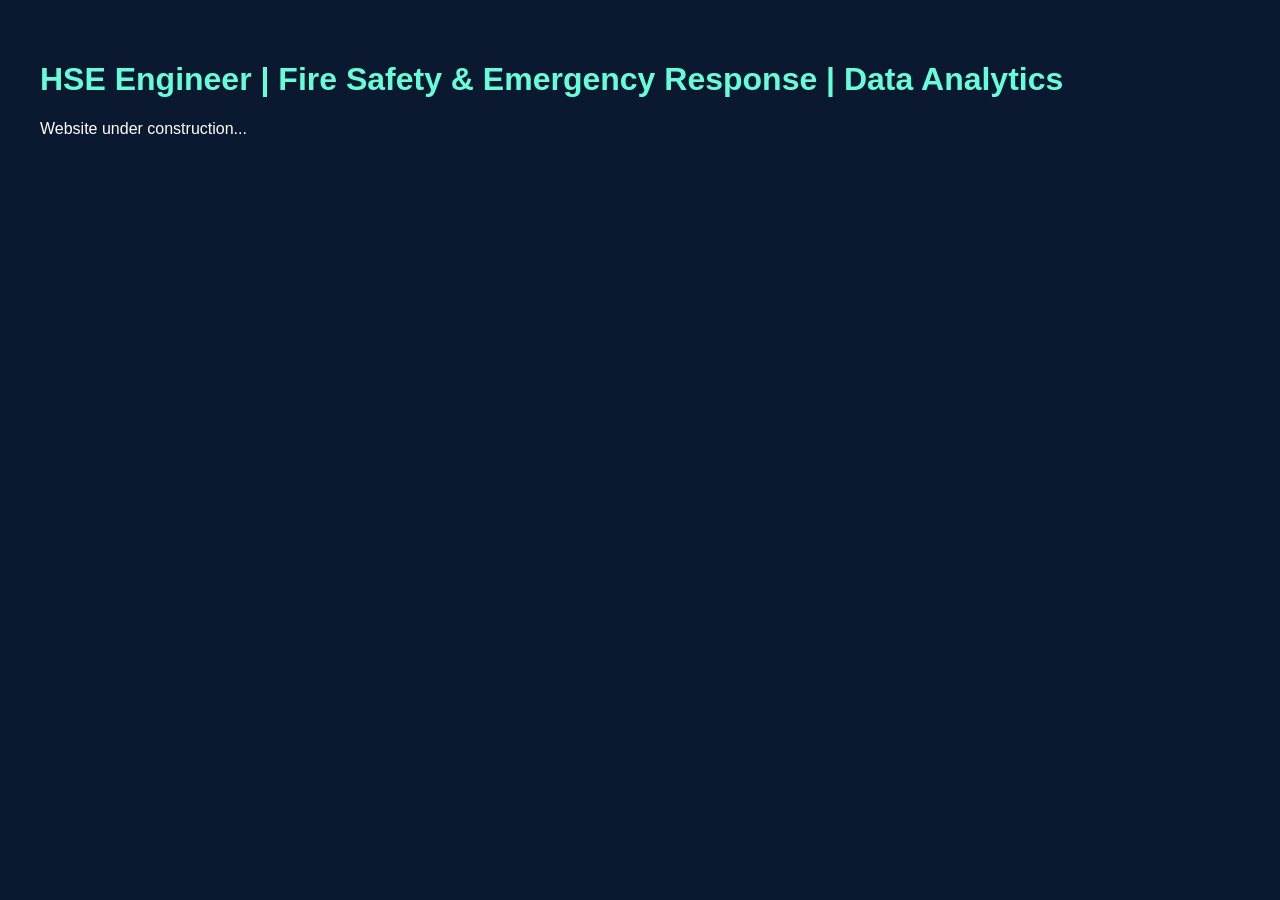
==== index.html @ b645d129 "Initial project structure with CSS-HTML link test" ====
<!DOCTYPE html>
<html lang="en">
<head>
  <meta charset="UTF-8">
  <meta name="viewport" content="width=device-width, initial-scale=1.0">
  <title>Antar [Your Last Name] | HSE Engineer & Data Analytics</title>
  <link rel="stylesheet" href="css/style.css">
</head>
<body>

  <h1>HSE Engineer | Fire Safety & Emergency Response | Data Analytics</h1>
  <p>Website under construction...</p>

  <script src="js/main.js"></script>
</body>
</html>
---- css/style.css ----
/* file: css/style.css */
body {
  background-color: #0a192f;   /* dark navy background */
  color: #ffffff;               /* white text */
  font-family: Arial, sans-serif;
  margin: 0;
  padding: 40px;}
h1 {color: #64ffda; /* light blue heading */}
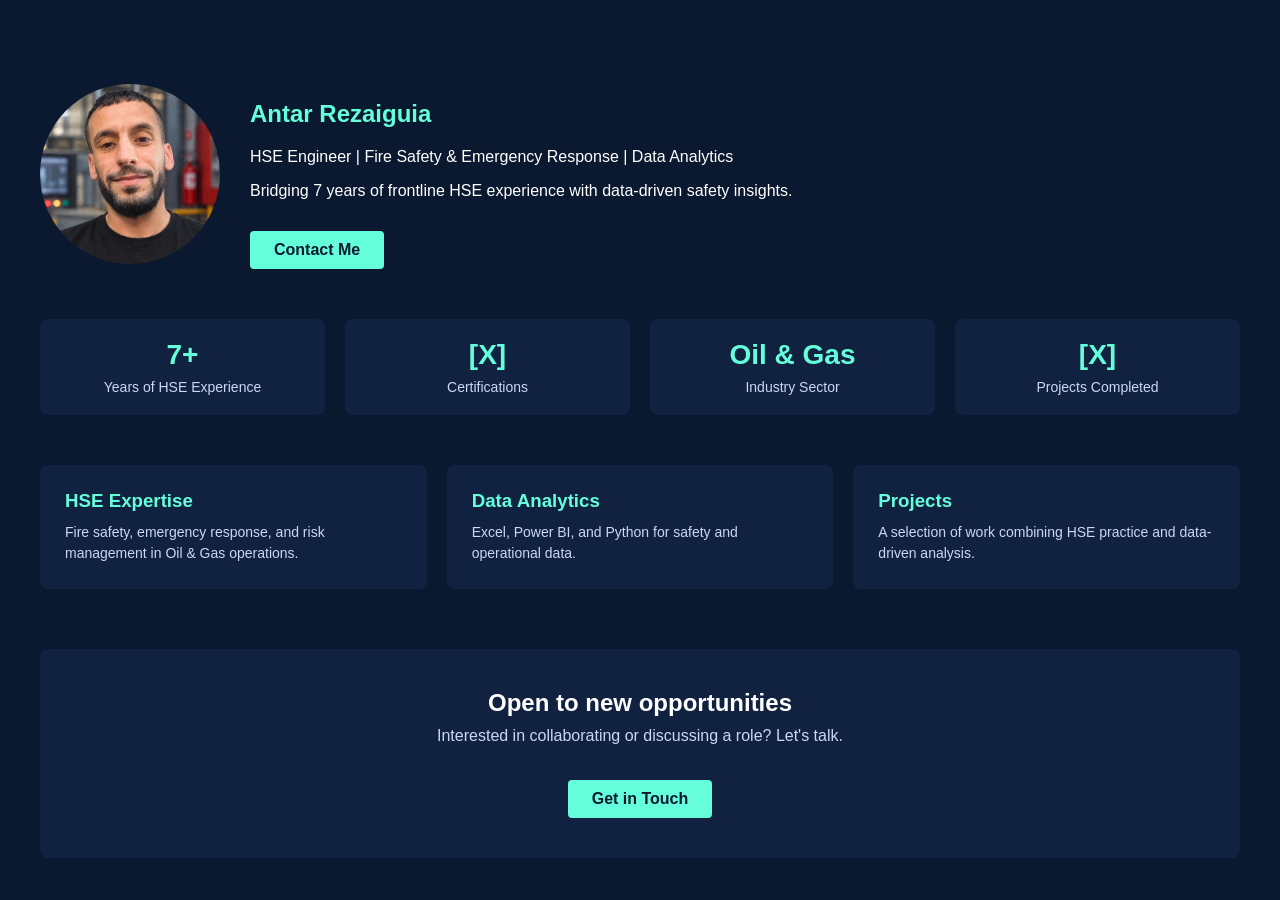
==== commit c1719b36: "Add homepage sections: hero, highlights, expertise links, contact CTA" ====
--- a/index.html
+++ b/index.html
@@ -8,9 +8,61 @@
 </head>
 <body>
 
-  <h1>HSE Engineer | Fire Safety & Emergency Response | Data Analytics</h1>
-  <p>Website under construction...</p>
+  <!-- file: index.html -->
+<section class="hero">
+  <img src="assets/images/profile.jpg" alt="Antar Rezaiguia" class="hero-photo">
 
-  <script src="js/main.js"></script>
-</body>
-</html>+  <div class="hero-text">
+    <h1>Antar Rezaiguia</h1>
+    <p class="hero-subtitle">HSE Engineer | Fire Safety & Emergency Response | Data Analytics</p>
+    <!-- file: index.html -->
+    <p class="hero-tagline">Bridging 7 years of frontline HSE experience with data-driven safety insights.</p>
+
+    <a href="#contact" class="btn-primary">Contact Me</a>
+  </div>
+</section>
+<!-- file: index.html -->
+<section class="highlights">
+  <div class="highlight-card">
+    <h3>7+</h3>
+    <p>Years of HSE Experience</p>
+  </div>
+
+  <div class="highlight-card">
+    <h3>[X]</h3>
+    <p>Certifications</p>
+  </div>
+
+  <div class="highlight-card">
+    <h3>Oil & Gas</h3>
+    <p>Industry Sector</p>
+  </div>
+
+  <div class="highlight-card">
+    <h3>[X]</h3>
+    <p>Projects Completed</p>
+  </div>
+</section>
+<!-- file: index.html -->
+<section class="expertise-links">
+  <a href="hse-expertise.html" class="expertise-card">
+    <h3>HSE Expertise</h3>
+    <p>Fire safety, emergency response, and risk management in Oil & Gas operations.</p>
+  </a>
+
+  <a href="data-analytics.html" class="expertise-card">
+    <h3>Data Analytics</h3>
+    <p>Excel, Power BI, and Python for safety and operational data.</p>
+  </a>
+
+  <a href="projects.html" class="expertise-card">
+    <h3>Projects</h3>
+    <p>A selection of work combining HSE practice and data-driven analysis.</p>
+  </a>
+</section>
+<!-- file: index.html -->
+<section id="contact" class="contact-cta">
+  <h2>Open to new opportunities</h2>
+  <p>Interested in collaborating or discussing a role? Let's talk.</p>
+  <a href="mailto:antar.rezaiguia@yahoo.com" class="btn-primary">Get in Touch</a>
+</section>
--- a/css/style.css
+++ b/css/style.css
@@ -5,4 +5,112 @@
   font-family: Arial, sans-serif;
   margin: 0;
   padding: 40px;}
-h1 {color: #64ffda; /* light blue heading */}+h1 {color: #64ffda; /* light blue heading */}
+/* file: css/style.css */
+
+.hero {
+  display: flex;
+  align-items: center;
+  gap: 30px;
+  margin-top: 40px;
+}
+
+.hero-photo {
+  width: 180px;
+  height: 180px;
+  object-fit: cover;
+  border-radius: 50%;
+}
+
+.btn-primary {
+  display: inline-block;
+  margin-top: 15px;
+  padding: 10px 24px;
+  background-color: #64ffda;
+  color: #0a192f;
+  text-decoration: none;
+  border-radius: 4px;
+  font-weight: bold;
+}
+/* file: css/style.css */
+
+.highlights {
+  display: flex;
+  gap: 20px;
+  margin-top: 50px;
+  flex-wrap: wrap;
+}
+
+.highlight-card {
+  background-color: #112240;
+  padding: 20px;
+  border-radius: 8px;
+  text-align: center;
+  flex: 1;
+  min-width: 140px;
+}
+
+.highlight-card h3 {
+  color: #64ffda;
+  font-size: 28px;
+  margin: 0 0 8px 0;
+}
+
+.highlight-card p {
+  margin: 0;
+  font-size: 14px;
+  color: #ccd6f6;
+}
+/* file: css/style.css */
+
+.expertise-links {
+  display: flex;
+  gap: 20px;
+  margin-top: 50px;
+  flex-wrap: wrap;
+}
+
+.expertise-card {
+  flex: 1;
+  min-width: 220px;
+  background-color: #112240;
+  padding: 25px;
+  border-radius: 8px;
+  text-decoration: none;
+  color: #ccd6f6;
+  transition: transform 0.2s ease;
+}
+
+.expertise-card:hover {
+  transform: translateY(-5px);
+}
+
+.expertise-card h3 {
+  color: #64ffda;
+  margin: 0 0 10px 0;
+}
+
+.expertise-card p {
+  margin: 0;
+  font-size: 14px;
+  line-height: 1.5;
+}
+/* file: css/style.css */
+
+.contact-cta {
+  text-align: center;
+  margin-top: 60px;
+  padding: 40px 20px;
+  background-color: #112240;
+  border-radius: 8px;
+}
+
+.contact-cta h2 {
+  color: #ffffff;
+  margin: 0 0 10px 0;
+}
+
+.contact-cta p {
+  color: #ccd6f6;
+  margin: 0 0 20px 0;
+}
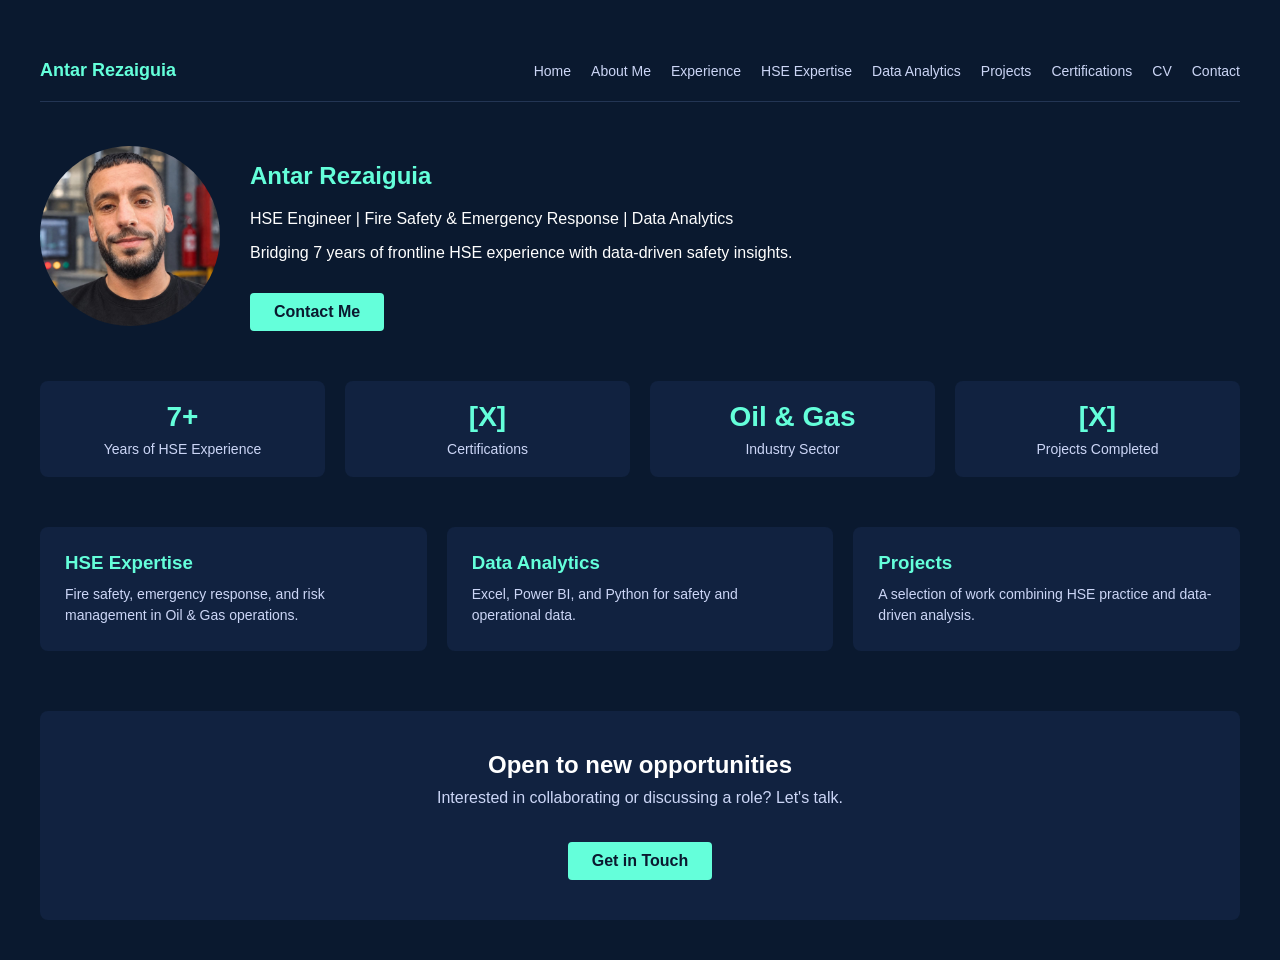
==== commit af1c587e: "Add and style navigation bar" ====
--- a/index.html
+++ b/index.html
@@ -7,6 +7,21 @@
   <link rel="stylesheet" href="css/style.css">
 </head>
 <body>
+  <!-- file: index.html -->
+<nav class="navbar">
+  <div class="nav-logo">Antar Rezaiguia</div>
+  <ul class="nav-links">
+    <li><a href="index.html">Home</a></li>
+    <li><a href="about.html">About Me</a></li>
+    <li><a href="experience.html">Experience</a></li>
+    <li><a href="hse-expertise.html">HSE Expertise</a></li>
+    <li><a href="data-analytics.html">Data Analytics</a></li>
+    <li><a href="projects.html">Projects</a></li>
+    <li><a href="certifications.html">Certifications</a></li>
+    <li><a href="cv.html">CV</a></li>
+    <li><a href="#contact">Contact</a></li>
+  </ul>
+</nav>
 
   <!-- file: index.html -->
 <section class="hero">
--- a/css/style.css
+++ b/css/style.css
@@ -113,4 +113,38 @@
 .contact-cta p {
   color: #ccd6f6;
   margin: 0 0 20px 0;
+}
+/* file: css/style.css */
+
+.navbar {
+  display: flex;
+  justify-content: space-between;
+  align-items: center;
+  padding: 20px 0;
+  border-bottom: 1px solid #233554;
+}
+
+.nav-logo {
+  font-weight: bold;
+  font-size: 18px;
+  color: #64ffda;
+}
+
+.nav-links {
+  display: flex;
+  list-style: none;
+  gap: 20px;
+  margin: 0;
+  padding: 0;
+  flex-wrap: wrap;
+}
+
+.nav-links a {
+  color: #ccd6f6;
+  text-decoration: none;
+  font-size: 14px;
+}
+
+.nav-links a:hover {
+  color: #64ffda;
 }
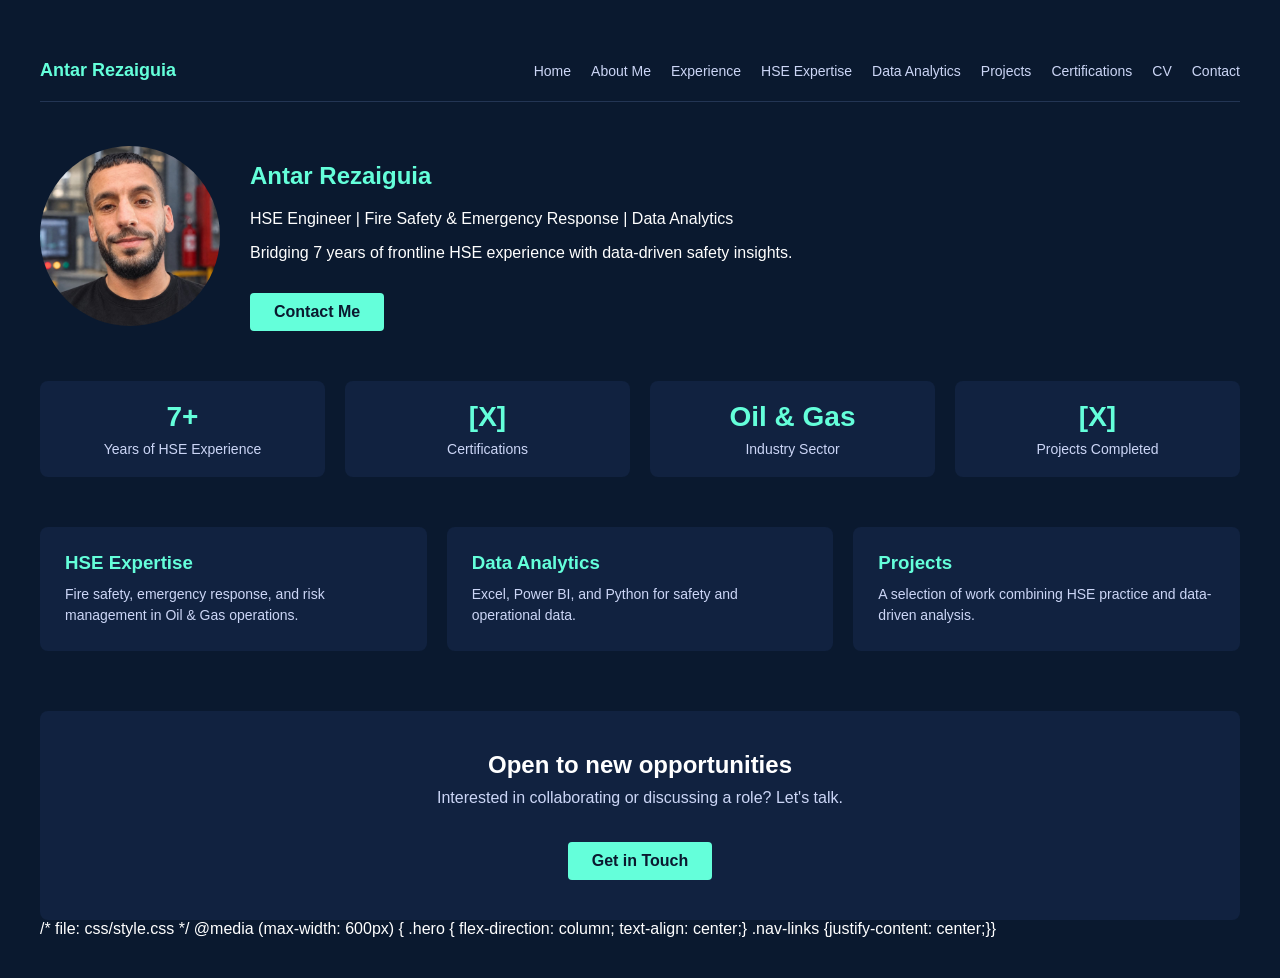
==== commit 8e4b475f: "Add responsive design for mobile" ====
--- a/index.html
+++ b/index.html
@@ -80,4 +80,11 @@
   <h2>Open to new opportunities</h2>
   <p>Interested in collaborating or discussing a role? Let's talk.</p>
   <a href="mailto:antar.rezaiguia@yahoo.com" class="btn-primary">Get in Touch</a>
-</section>+</section>
+/* file: css/style.css */
+
+@media (max-width: 600px) {
+  .hero {
+    flex-direction: column;
+    text-align: center;}
+  .nav-links {justify-content: center;}}
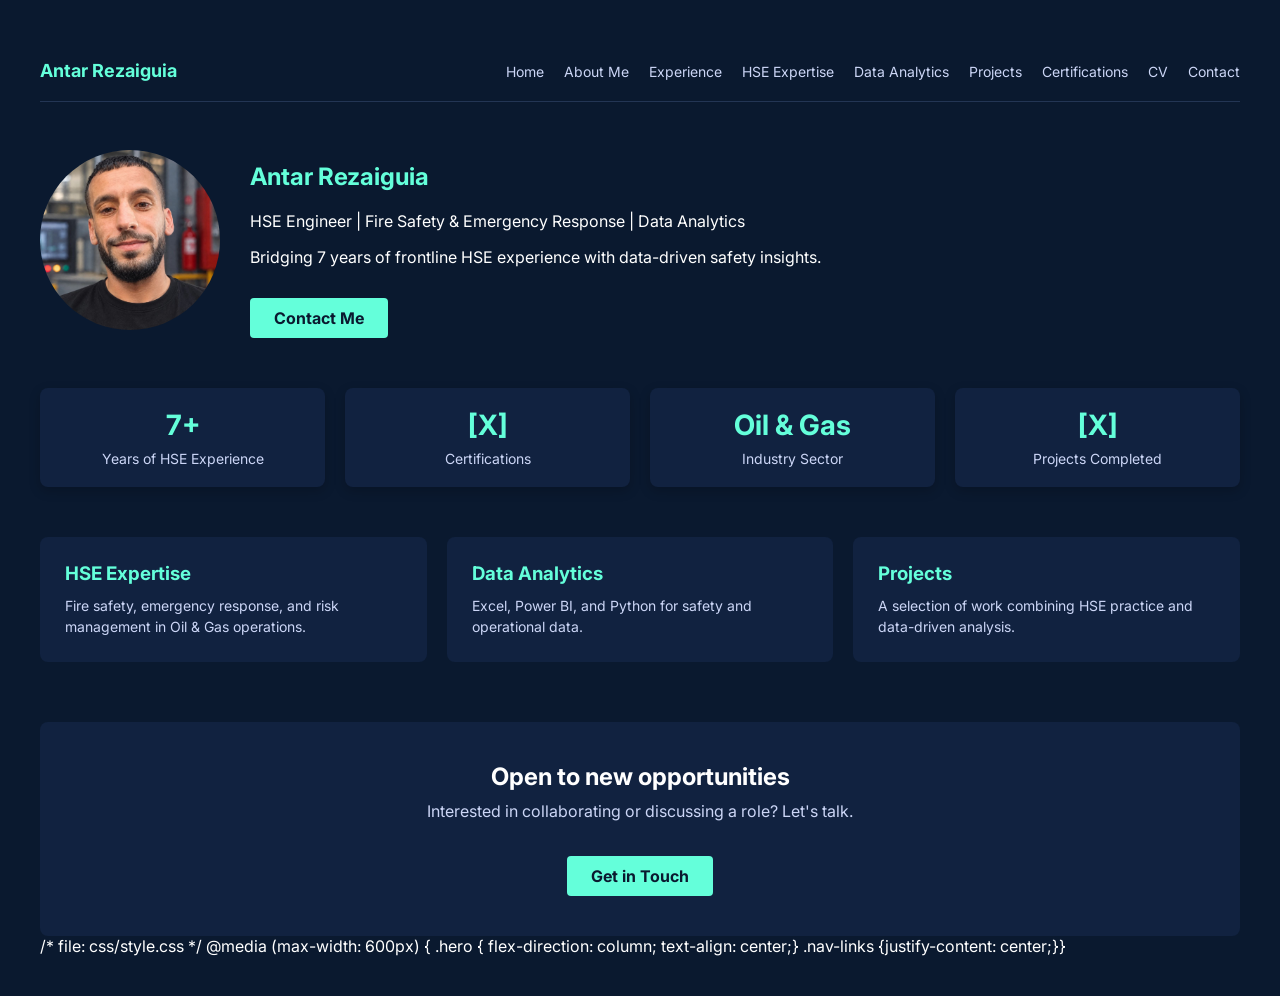
==== commit 56ade66f: "Add Inter font across pages" ====
--- a/index.html
+++ b/index.html
@@ -4,6 +4,9 @@
   <meta charset="UTF-8">
   <meta name="viewport" content="width=device-width, initial-scale=1.0">
   <title>Antar [Your Last Name] | HSE Engineer & Data Analytics</title>
+  <link rel="preconnect" href="https://fonts.googleapis.com">
+  <link rel="preconnect" href="https://fonts.gstatic.com" crossorigin>
+  <link href="https://fonts.googleapis.com/css2?family=Inter:wght@400;500;600;700&display=swap" rel="stylesheet">
   <link rel="stylesheet" href="css/style.css">
 </head>
 <body>
--- a/css/style.css
+++ b/css/style.css
@@ -2,44 +2,25 @@
 body {
   background-color: #0a192f;   /* dark navy background */
   color: #ffffff;               /* white text */
-  font-family: Arial, sans-serif;
+  font-family: 'Inter', -apple-system, BlinkMacSystemFont, sans-serif;
   margin: 0;
   padding: 40px;}
 h1 {color: #64ffda; /* light blue heading */}
 /* file: css/style.css */
 
-.hero {
-  display: flex;
-  align-items: center;
-  gap: 30px;
-  margin-top: 40px;
-}
-
-.hero-photo {
-  width: 180px;
-  height: 180px;
-  object-fit: cover;
-  border-radius: 50%;
-}
-
-.btn-primary {
-  display: inline-block;
-  margin-top: 15px;
-  padding: 10px 24px;
-  background-color: #64ffda;
-  color: #0a192f;
-  text-decoration: none;
-  border-radius: 4px;
-  font-weight: bold;
-}
-/* file: css/style.css */
-
-.highlights {
-  display: flex;
-  gap: 20px;
-  margin-top: 50px;
-  flex-wrap: wrap;
-}
+.hero {display: flex;align-items: center;gap: 30px;
+  margin-top: 40px;}
+
+.hero-photo {width: 180px;height: 180px;
+  object-fit: cover;border-radius: 50%;}
+
+.btn-primary {display: inline-block;margin-top: 15px;
+  padding: 10px 24px;background-color: #64ffda;
+  color: #0a192f;text-decoration: none;
+  border-radius: 4px;font-weight: bold;}
+
+.highlights {display: flex;gap: 20px;
+  margin-top: 50px;flex-wrap: wrap;}
 
 .highlight-card {
   background-color: #112240;
@@ -47,20 +28,17 @@
   border-radius: 8px;
   text-align: center;
   flex: 1;
-  min-width: 140px;
-}
+  min-width: 140px;}
 
 .highlight-card h3 {
   color: #64ffda;
   font-size: 28px;
-  margin: 0 0 8px 0;
-}
+  margin: 0 0 8px 0;}
 
 .highlight-card p {
   margin: 0;
   font-size: 14px;
-  color: #ccd6f6;
-}
+  color: #ccd6f6;}
 /* file: css/style.css */
 
 .expertise-links {
@@ -142,9 +120,417 @@
 .nav-links a {
   color: #ccd6f6;
   text-decoration: none;
-  font-size: 14px;
-}
+  font-size: 14px;}
 
 .nav-links a:hover {
-  color: #64ffda;
-}+  color: #64ffda;}
+/* file: css/style.css */
+.about-content {max-width: 800px;
+  margin: 50px auto;
+  padding: 0 20px;}
+
+.about-content h1 {color: #64ffda;margin-bottom: 25px;}
+.about-content p {color: #ccd6f6;
+  line-height: 1.7;
+  margin-bottom: 20px;
+  font-size: 16px;}
+  /* file: css/style.css */
+
+.experience-content {
+  max-width: 800px;
+  margin: 50px auto;
+  padding: 0 20px;
+}
+
+.experience-content h1 {
+  color: #64ffda;
+  margin-bottom: 30px;
+}
+
+.job-card {
+  background-color: #112240;
+  padding: 25px;
+  border-radius: 8px;
+  margin-bottom: 20px;
+}
+
+.job-header {
+  display: flex;
+  justify-content: space-between;
+  align-items: baseline;
+  flex-wrap: wrap;
+  gap: 8px;
+  margin-bottom: 12px;
+}
+
+.job-header h3 {
+  color: #ffffff;
+  margin: 0;
+  font-size: 18px;
+}
+
+.job-date {
+  color: #64ffda;
+  font-size: 14px;
+  white-space: nowrap;
+}
+
+.job-card p {
+  color: #ccd6f6;
+  line-height: 1.6;
+  margin: 0;
+  font-size: 15px;
+}
+/* file: css/style.css */
+
+.hse-content {
+  max-width: 1000px;
+  margin: 50px auto;
+  padding: 0 20px;
+}
+
+.hse-content h1 {
+  color: #64ffda;
+  margin-bottom: 15px;
+}
+
+.hse-intro {
+  color: #ccd6f6;
+  line-height: 1.7;
+  font-size: 16px;
+  max-width: 750px;
+  margin-bottom: 40px;
+}
+
+.skill-grid {
+  display: grid;
+  grid-template-columns: repeat(auto-fit, minmax(280px, 1fr));
+  gap: 20px;
+}
+
+.skill-card {
+  background-color: #112240;
+  padding: 22px;
+  border-radius: 8px;
+}
+
+.skill-card h3 {
+  color: #ffffff;
+  font-size: 16px;
+  margin: 0 0 10px 0;
+}
+
+.skill-card p {
+  color: #ccd6f6;
+  line-height: 1.6;
+  font-size: 14px;
+  margin: 0;
+}
+/* file: css/style.css */
+
+.data-content {
+  max-width: 1000px;
+  margin: 50px auto;
+  padding: 0 20px;
+}
+
+.data-content h1 {
+  color: #64ffda;
+  margin-bottom: 15px;
+}
+
+.data-content h2 {
+  color: #ffffff;
+  margin-top: 50px;
+  margin-bottom: 20px;}
+
+.data-intro,
+.data-objective {
+  color: #ccd6f6;
+  line-height: 1.7;
+  font-size: 16px;
+  max-width: 750px;
+}
+
+.data-objective {
+  margin-top: 30px;
+}
+
+.skill-card-header {
+  display: flex;
+  justify-content: space-between;
+  align-items: center;
+  flex-wrap: wrap;
+  gap: 8px;
+  margin-bottom: 10px;
+}
+
+.skill-card-header h3 {
+  color: #ffffff;
+  font-size: 16px;
+  margin: 0;
+}
+
+.level-tag {
+  background-color: #0a192f;
+  color: #64ffda;
+  font-size: 12px;
+  padding: 4px 10px;
+  border-radius: 12px;
+  white-space: nowrap;
+}
+
+.project-card {
+  background-color: #112240;
+  padding: 25px;
+  border-radius: 8px;
+  margin-bottom: 20px;
+}
+
+.project-card h3 {
+  color: #ffffff;
+  margin: 0 0 10px 0;
+  font-size: 17px;
+}
+
+.project-card p {
+  color: #ccd6f6;
+  margin: 0 0 12px 0;
+  font-size: 15px;
+}
+
+.project-card ul {
+  color: #ccd6f6;
+  font-size: 14px;
+  line-height: 1.8;
+  margin: 0;
+  padding-left: 20px;}
+  /* file: css/style.css */
+
+.projects-content {
+  max-width: 900px;
+  margin: 50px auto;
+  padding: 0 20px;}
+
+.projects-content h1 {
+  color: #64ffda;
+  margin-bottom: 15px;}
+
+.projects-content h2 {
+  color: #ffffff;
+  margin-top: 45px;
+  margin-bottom: 20px;
+  font-size: 20px;
+  border-bottom: 1px solid #233554;
+  padding-bottom: 10px;}
+
+.projects-intro {
+  color: #ccd6f6;
+  line-height: 1.7;
+  font-size: 16px;
+  max-width: 700px;}
+
+.project-subtitle {
+  color: #64ffda;
+  font-size: 14px;
+  margin: -8px 0 15px 0;}
+
+.featured-project {
+  border: 1px solid #233554;}
+
+.tag-list {
+  display: flex;
+  flex-wrap: wrap;
+  gap: 8px;
+  margin-top: 15px;}
+
+.tag {
+  background-color: #0a192f;
+  color: #64ffda;
+  font-size: 12px;
+  padding: 5px 12px;
+  border-radius: 12px;}
+
+.see-also {
+  color: #8892b0;
+  font-size: 14px;
+  font-style: italic;
+  margin: -5px 0 10px 0;}
+.see-also a {color: #64ffda;}
+/* file: css/style.css */
+
+.certifications-content {
+  max-width: 900px;
+  margin: 50px auto;
+  padding: 0 20px;
+}
+
+.certifications-content h1 {
+  color: #64ffda;
+  margin-bottom: 15px;
+}
+
+.certifications-content h2 {
+  color: #ffffff;
+  margin-top: 45px;
+  margin-bottom: 10px;
+  font-size: 20px;
+  border-bottom: 1px solid #233554;
+  padding-bottom: 10px;
+}
+
+.certifications-intro {
+  color: #ccd6f6;
+  line-height: 1.7;
+  font-size: 16px;
+  max-width: 700px;
+}
+
+.section-note {
+  color: #8892b0;
+  font-size: 14px;
+  font-style: italic;
+  margin-bottom: 20px;
+}
+
+.cert-card {
+  background-color: #112240;
+  padding: 18px 22px;
+  border-radius: 8px;
+  margin-bottom: 12px;
+}
+
+.cert-header {
+  display: flex;
+  justify-content: space-between;
+  align-items: center;
+  flex-wrap: wrap;
+  gap: 8px;
+}
+
+.cert-header h3 {
+  color: #ffffff;
+  font-size: 15px;
+  margin: 0;
+}
+
+.cert-tag {
+  background-color: #0a192f;
+  color: #64ffda;
+  font-size: 12px;
+  padding: 4px 12px;
+  border-radius: 12px;
+  white-space: nowrap;}
+  /* file: css/style.css */
+
+.cv-content {
+  max-width: 700px;
+  margin: 80px auto;
+  padding: 0 20px;
+  text-align: center;
+}
+
+.cv-content h1 {
+  color: #64ffda;
+  margin-bottom: 15px;
+}
+
+.cv-intro {
+  color: #ccd6f6;
+  line-height: 1.7;
+  font-size: 16px;
+  margin-bottom: 25px;}
+  /* file: css/style.css */
+
+.cv-top {
+  max-width: 700px;
+  margin: 60px auto 20px auto;
+  padding: 0 20px;
+  text-align: center;
+}
+
+.cv-top h1 {
+  color: #64ffda;
+  margin-bottom: 15px;
+}
+
+.cv-intro {
+  color: #ccd6f6;
+  line-height: 1.7;
+  font-size: 16px;
+  margin-bottom: 25px;
+}
+
+.cv-summary {
+  max-width: 800px;
+  margin: 20px auto 60px auto;
+  padding: 0 20px;
+}
+
+.cv-summary h2 {
+  color: #ffffff;
+  margin-top: 40px;
+  margin-bottom: 15px;
+  font-size: 20px;
+  border-bottom: 1px solid #233554;
+  padding-bottom: 10px;
+}
+
+.cv-summary p {
+  color: #ccd6f6;
+  line-height: 1.7;
+  font-size: 15px;
+  margin-bottom: 12px;
+}
+
+.edu-title {
+  color: #ffffff;
+  font-size: 15px;
+  margin: 0 0 4px 0;
+}
+/* --- إضافات قسم الـ CV --- */
+.cv-buttons {
+  display: flex;
+  justify-content: center;
+  gap: 15px;
+  margin: 25px 0 30px;
+  flex-wrap: wrap;
+}
+
+.btn-secondary {
+  display: inline-block;
+  padding: 10px 22px;
+  border: 2px solid #0d6efd;
+  color: #0d6efd;
+  background-color: transparent;
+  border-radius: 6px;
+  text-decoration: none;
+  font-weight: 600;
+  transition: all 0.3s ease;
+}
+
+.btn-secondary:hover {
+  background-color: #0d6efd;
+  color: #ffffff;
+}
+
+.cv-preview-container {
+  width: 100%;
+  max-width: 950px;
+  margin: 0 auto 40px;
+  border-radius: 8px;
+  overflow: hidden;
+  box-shadow: 0 4px 16px rgba(0, 0, 0, 0.1);
+  border: 1px solid #ddd;}
+
+.cv-iframe {width: 100%;height: 750px;
+  border: none;display: block;}
+@media (max-width: 768px) {.cv-iframe {height: 480px;}}
+
+.highlight-card,.skill-card,.job-card,.project-card,
+.cert-card {box-shadow: 0 4px 12px rgba(0, 0, 0, 0.2);
+  transition: transform 0.2s ease, box-shadow 0.2s ease;}
+.highlight-card:hover,.skill-card:hover,
+.job-card:hover,.project-card:hover,
+.cert-card:hover {transform: translateY(-3px);
+  box-shadow: 0 6px 16px rgba(0, 0, 0, 0.3);}
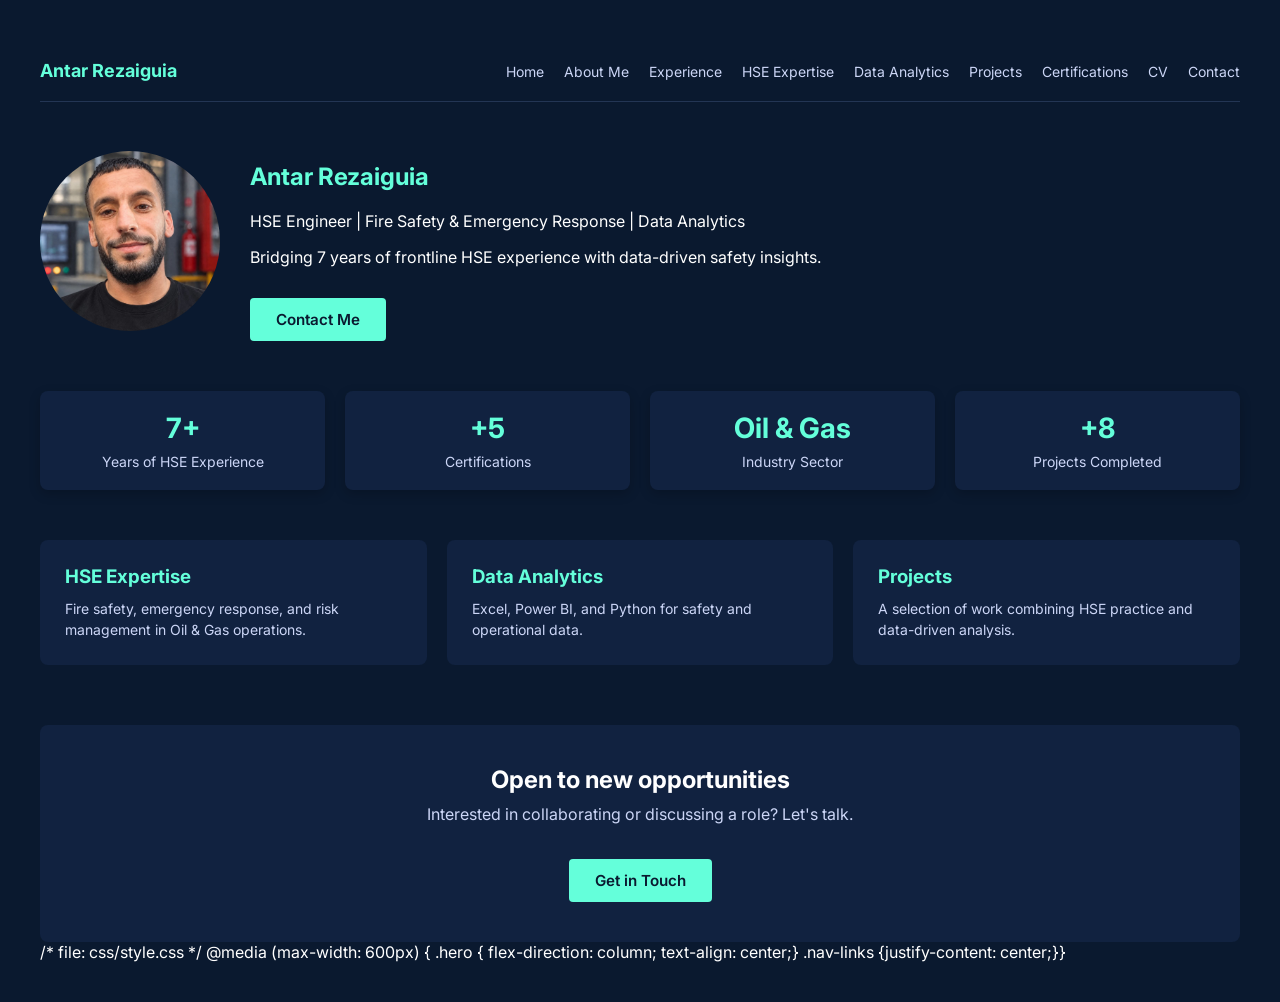
==== commit 9d4b192a: "Update stats numbers and fix contact section" ====
--- a/index.html
+++ b/index.html
@@ -47,7 +47,7 @@
   </div>
 
   <div class="highlight-card">
-    <h3>[X]</h3>
+    <h3>+5</h3>
     <p>Certifications</p>
   </div>
 
@@ -57,7 +57,7 @@
   </div>
 
   <div class="highlight-card">
-    <h3>[X]</h3>
+    <h3>+8</h3>
     <p>Projects Completed</p>
   </div>
 </section>
--- a/css/style.css
+++ b/css/style.css
@@ -533,4 +533,86 @@
 .highlight-card:hover,.skill-card:hover,
 .job-card:hover,.project-card:hover,
 .cert-card:hover {transform: translateY(-3px);
-  box-shadow: 0 6px 16px rgba(0, 0, 0, 0.3);}+  box-shadow: 0 6px 16px rgba(0, 0, 0, 0.3);}
+  /* file: css/style.css */
+
+.contact-location {color: #8892b0;font-size: 14px;
+  margin-bottom: 20px !important;}
+
+.contact-links {display: flex;
+  justify-content: center;gap: 15px;flex-wrap: wrap;}
+  /* Project Button Styling */
+.project-btn-wrapper {margin-top: 25px;}
+
+.project-btn {display: inline-block;
+  background-color: #64ffda;
+  color: #0a192f;
+  font-weight: 600;
+  font-size: 0.95rem;
+  padding: 10px 22px;
+  border-radius: 4px;
+  text-decoration: none;
+  transition: all 0.25s ease;}
+.project-btn:hover {background-color: #4cdbbb;
+  transform: translateY(-2px);
+  box-shadow: 0 4px 10px rgba(100, 255, 218, 0.3);}
+  /* Contact Page Styling */
+.contact-page {
+  min-height: 75vh;
+  display: flex;
+  align-items: center;
+  justify-content: center;
+  padding: 40px 20px;
+}
+
+.contact-card {
+  background: #112240;
+  border: 1px solid rgba(255, 255, 255, 0.08);
+  border-radius: 12px;
+  padding: 50px 40px;
+  max-width: 650px;
+  width: 100%;
+  text-align: center;}
+.contact-badge {
+  display: inline-block;
+  font-size: 0.8rem;
+  text-transform: uppercase;
+  letter-spacing: 1.5px;
+  color: #64ffda;
+  font-weight: 600;
+  margin-bottom: 15px;}
+
+.contact-card h2 {font-size: 2.2rem;color: #ffffff;margin-bottom: 15px;}
+.contact-desc {color: #8892b0;
+  font-size: 1.1rem;line-height: 1.6;margin-bottom: 15px;}
+
+.contact-location {color: #ccd6f6;
+  font-size: 0.95rem;margin-bottom: 35px;}
+
+.contact-links {display: flex;
+  justify-content: center;
+  flex-wrap: wrap;gap: 15px;}
+
+/* Primary Button (Email) */
+.btn-primary {display: inline-block;
+  background-color: #64ffda;
+  color: #0a192f;
+  font-weight: 600;
+  font-size: 0.95rem;
+  padding: 12px 26px;
+  border-radius: 4px;
+  text-decoration: none;
+  transition: all 0.25s ease;}
+
+.btn-primary:hover {background-color: #4cdbbb;
+  transform: translateY(-2px);
+  box-shadow: 0 4px 12px rgba(100, 255, 218, 0.3);}
+/* Secondary Buttons (LinkedIn, TikTok) */
+.btn-secondary {display: inline-block;
+  background-color: transparent;color: #ccd6f6;
+  border: 1px solid rgba(255, 255, 255, 0.2);
+  font-weight: 500;font-size: 0.95rem;padding: 12px 24px;
+  border-radius: 4px;text-decoration: none;transition: all 0.25s ease;}
+
+.btn-secondary:hover {color: #64ffda;border-color: #64ffda;
+  transform: translateY(-2px);background-color: rgba(100, 255, 218, 0.05);}
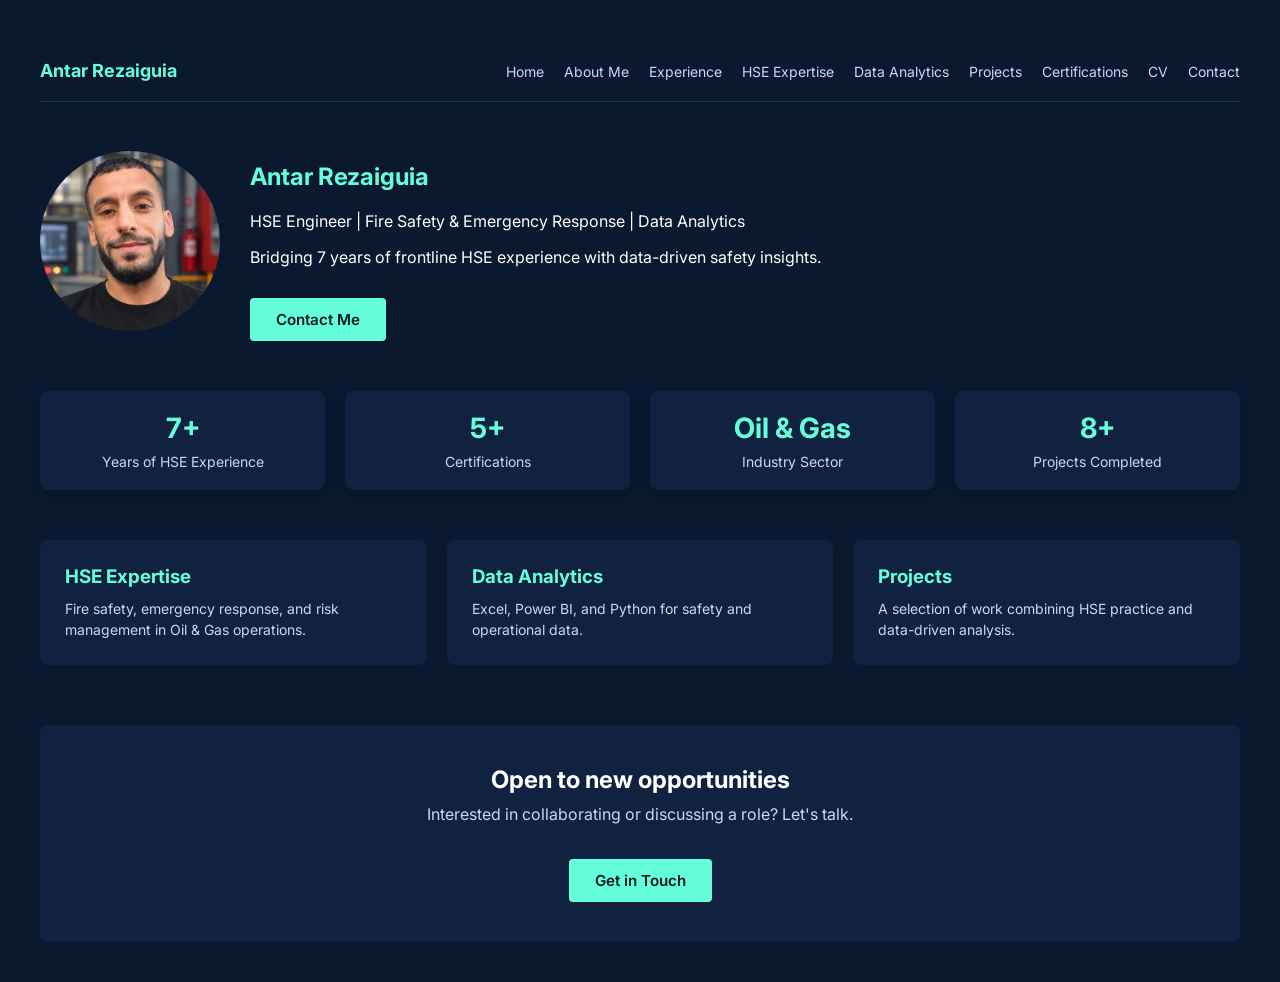
==== commit 633d2b3a: "Add and update contact page and styles" ====
--- a/index.html
+++ b/index.html
@@ -3,91 +3,89 @@
 <head>
   <meta charset="UTF-8">
   <meta name="viewport" content="width=device-width, initial-scale=1.0">
-  <title>Antar [Your Last Name] | HSE Engineer & Data Analytics</title>
+  <title>Antar Rezaiguia | HSE Engineer & Data Analytics</title>
   <link rel="preconnect" href="https://fonts.googleapis.com">
   <link rel="preconnect" href="https://fonts.gstatic.com" crossorigin>
   <link href="https://fonts.googleapis.com/css2?family=Inter:wght@400;500;600;700&display=swap" rel="stylesheet">
   <link rel="stylesheet" href="css/style.css">
 </head>
 <body>
-  <!-- file: index.html -->
-<nav class="navbar">
-  <div class="nav-logo">Antar Rezaiguia</div>
-  <ul class="nav-links">
-    <li><a href="index.html">Home</a></li>
-    <li><a href="about.html">About Me</a></li>
-    <li><a href="experience.html">Experience</a></li>
-    <li><a href="hse-expertise.html">HSE Expertise</a></li>
-    <li><a href="data-analytics.html">Data Analytics</a></li>
-    <li><a href="projects.html">Projects</a></li>
-    <li><a href="certifications.html">Certifications</a></li>
-    <li><a href="cv.html">CV</a></li>
-    <li><a href="#contact">Contact</a></li>
-  </ul>
-</nav>
 
-  <!-- file: index.html -->
-<section class="hero">
-  <img src="assets/images/profile.jpg" alt="Antar Rezaiguia" class="hero-photo">
+  <nav class="navbar">
+    <div class="nav-logo">Antar Rezaiguia</div>
+    <ul class="nav-links">
+      <li><a href="index.html">Home</a></li>
+      <li><a href="about.html">About Me</a></li>
+      <li><a href="experience.html">Experience</a></li>
+      <li><a href="hse-expertise.html">HSE Expertise</a></li>
+      <li><a href="data-analytics.html">Data Analytics</a></li>
+      <li><a href="projects.html">Projects</a></li>
+      <li><a href="certifications.html">Certifications</a></li>
+      <li><a href="cv.html">CV</a></li>
+      <li><a href="contact.html">Contact</a></li>
+    </ul>
+  </nav>
 
-  <div class="hero-text">
-    <h1>Antar Rezaiguia</h1>
-    <p class="hero-subtitle">HSE Engineer | Fire Safety & Emergency Response | Data Analytics</p>
-    <!-- file: index.html -->
-    <p class="hero-tagline">Bridging 7 years of frontline HSE experience with data-driven safety insights.</p>
+  <section class="hero">
+    <img src="assets/images/profile.jpg" alt="Antar Rezaiguia" class="hero-photo">
 
-    <a href="#contact" class="btn-primary">Contact Me</a>
-  </div>
-</section>
-<!-- file: index.html -->
-<section class="highlights">
-  <div class="highlight-card">
-    <h3>7+</h3>
-    <p>Years of HSE Experience</p>
-  </div>
+    <div class="hero-text">
+      <h1>Antar Rezaiguia</h1>
+      <p class="hero-subtitle">HSE Engineer | Fire Safety & Emergency Response | Data Analytics</p>
+      <p class="hero-tagline">Bridging 7 years of frontline HSE experience with data-driven safety insights.</p>
+      <a href="contact.html" class="btn-primary">Contact Me</a>
+    </div>
+  </section>
 
-  <div class="highlight-card">
-    <h3>+5</h3>
-    <p>Certifications</p>
-  </div>
+  <section class="highlights">
+    <div class="highlight-card">
+      <h3>7+</h3>
+      <p>Years of HSE Experience</p>
+    </div>
 
-  <div class="highlight-card">
-    <h3>Oil & Gas</h3>
-    <p>Industry Sector</p>
-  </div>
+    <div class="highlight-card">
+      <a href="certifications.html" style="text-decoration: none; color: inherit;">
+        <h3>5+</h3>
+        <p>Certifications</p>
+      </a>
+    </div>
 
-  <div class="highlight-card">
-    <h3>+8</h3>
-    <p>Projects Completed</p>
-  </div>
-</section>
-<!-- file: index.html -->
-<section class="expertise-links">
-  <a href="hse-expertise.html" class="expertise-card">
-    <h3>HSE Expertise</h3>
-    <p>Fire safety, emergency response, and risk management in Oil & Gas operations.</p>
-  </a>
+    <div class="highlight-card">
+      <h3>Oil & Gas</h3>
+      <p>Industry Sector</p>
+    </div>
 
-  <a href="data-analytics.html" class="expertise-card">
-    <h3>Data Analytics</h3>
-    <p>Excel, Power BI, and Python for safety and operational data.</p>
-  </a>
+    <div class="highlight-card">
+      <a href="projects.html" style="text-decoration: none; color: inherit;">
+        <h3>8+</h3>
+        <p>Projects Completed</p>
+      </a>
+    </div>
+  </section>
 
-  <a href="projects.html" class="expertise-card">
-    <h3>Projects</h3>
-    <p>A selection of work combining HSE practice and data-driven analysis.</p>
-  </a>
-</section>
-<!-- file: index.html -->
-<section id="contact" class="contact-cta">
-  <h2>Open to new opportunities</h2>
-  <p>Interested in collaborating or discussing a role? Let's talk.</p>
-  <a href="mailto:antar.rezaiguia@yahoo.com" class="btn-primary">Get in Touch</a>
-</section>
-/* file: css/style.css */
+  <section class="expertise-links">
+    <a href="hse-expertise.html" class="expertise-card">
+      <h3>HSE Expertise</h3>
+      <p>Fire safety, emergency response, and risk management in Oil & Gas operations.</p>
+    </a>
 
-@media (max-width: 600px) {
-  .hero {
-    flex-direction: column;
-    text-align: center;}
-  .nav-links {justify-content: center;}}+    <a href="data-analytics.html" class="expertise-card">
+      <h3>Data Analytics</h3>
+      <p>Excel, Power BI, and Python for safety and operational data.</p>
+    </a>
+
+    <a href="projects.html" class="expertise-card">
+      <h3>Projects</h3>
+      <p>A selection of work combining HSE practice and data-driven analysis.</p>
+    </a>
+  </section>
+
+  <section id="contact" class="contact-cta">
+    <h2>Open to new opportunities</h2>
+    <p>Interested in collaborating or discussing a role? Let's talk.</p>
+    <a href="contact.html" class="btn-primary">Get in Touch</a>
+  </section>
+
+  <script src="js/main.js"></script>
+</body>
+</html>
--- a/css/style.css
+++ b/css/style.css
@@ -615,4 +615,6 @@
   border-radius: 4px;text-decoration: none;transition: all 0.25s ease;}
 
 .btn-secondary:hover {color: #64ffda;border-color: #64ffda;
-  transform: translateY(-2px);background-color: rgba(100, 255, 218, 0.05);}+  transform: translateY(-2px);background-color: rgba(100, 255, 218, 0.05);}
+  @media (max-width: 600px) {.hero {flex-direction: column;text-align: center;}
+  .nav-links {justify-content: center;}}
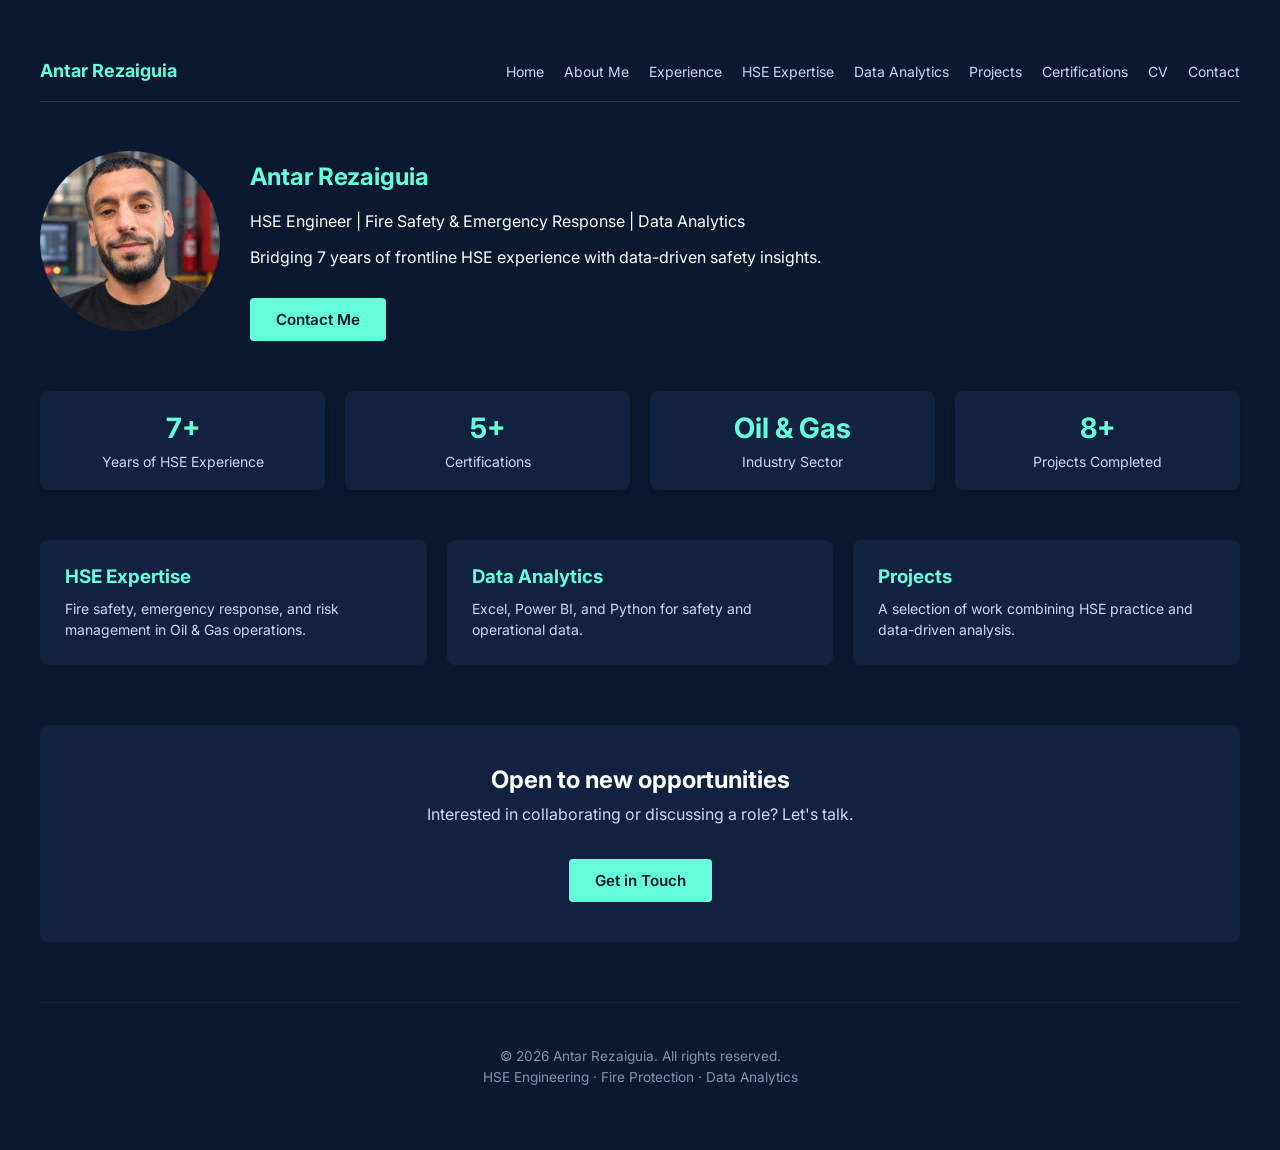
==== commit 0979a5ca: "Fix navbar contact link and update responsive styles" ====
--- a/index.html
+++ b/index.html
@@ -88,4 +88,8 @@
 
   <script src="js/main.js"></script>
 </body>
-</html>+</html>
+<footer class="site-footer">
+  <p>© 2026 Antar Rezaiguia. All rights reserved.</p>
+  <p>HSE Engineering · Fire Protection · Data Analytics</p>
+</footer>
--- a/css/style.css
+++ b/css/style.css
@@ -617,4 +617,11 @@
 .btn-secondary:hover {color: #64ffda;border-color: #64ffda;
   transform: translateY(-2px);background-color: rgba(100, 255, 218, 0.05);}
   @media (max-width: 600px) {.hero {flex-direction: column;text-align: center;}
-  .nav-links {justify-content: center;}}+  .nav-links {justify-content: center;}}
+  .site-footer {text-align: center;
+  padding: 40px 20px 20px;
+  color: #8892b0;
+  font-size: 0.85rem;
+  border-top: 1px solid rgba(255, 255, 255, 0.05);
+  margin-top: 60px;}
+.site-footer p {margin: 5px 0;}
